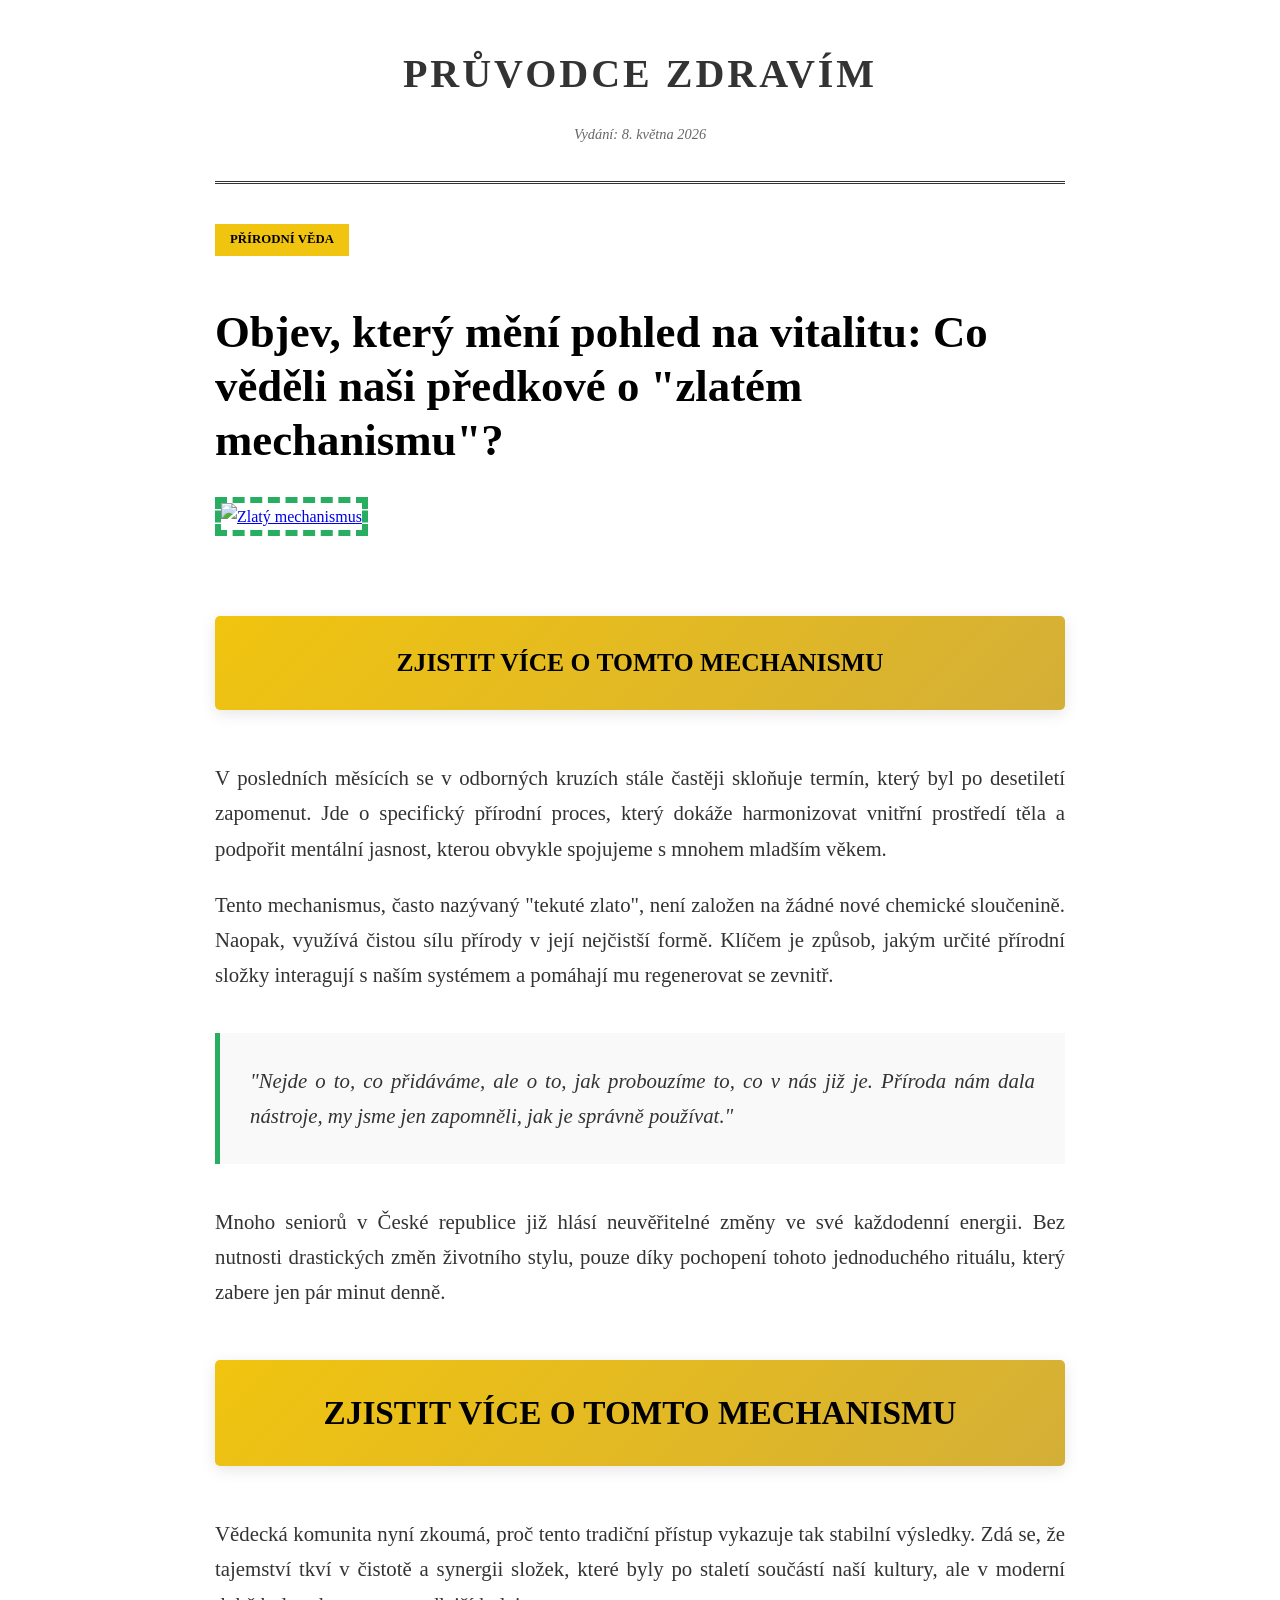
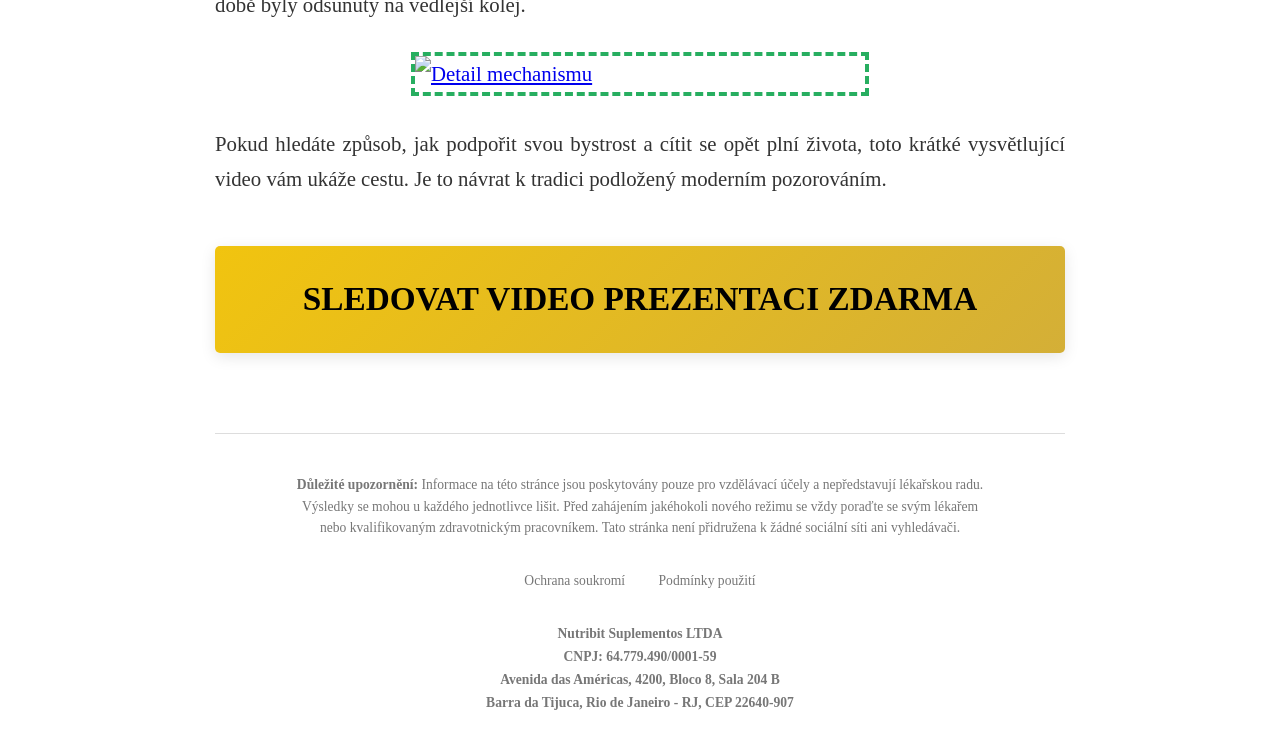
==== pre/index.html @ ac1c562c "Add files via upload" ====
<!DOCTYPE html>
<html lang="cs">
<head>
    <meta charset="UTF-8">
    <meta name="viewport" content="width=device-width, initial-scale=1.0">
    <title>Průvodce Zdravím - Exkluzivní Článek</title>
    <style>
        body {
            font-family: 'Times New Roman', serif;
            line-height: 1.7;
            color: #333;
            background-color: #fff;
            margin: 0;
            padding: 0;
        }
        .container {
            max-width: 850px;
            margin: 0 auto;
            padding: 40px 20px;
        }
        header {
            border-bottom: 3px double #333;
            padding-bottom: 20px;
            margin-bottom: 40px;
            text-align: center;
        }
        .site-title {
            font-size: 2.5em;
            font-weight: bold;
            text-transform: uppercase;
            letter-spacing: 3px;
            margin: 0;
        }
        .date {
            font-style: italic;
            color: #666;
            font-size: 0.9em;
        }
        .category-tag {
            background-color: #f1c40f;
            color: #000;
            padding: 5px 15px;
            font-weight: bold;
            text-transform: uppercase;
            font-size: 0.8em;
            display: inline-block;
            margin-bottom: 20px;
        }
        h1 {
            font-size: 2.8em;
            line-height: 1.2;
            margin-bottom: 30px;
            color: #000;
        }
        .main-img {
            width: 100%;
            border: 6px dashed #27ae60;
            margin-bottom: 30px;
            cursor: pointer;
        }
        .article-body {
            font-size: 1.3em;
            text-align: justify;
        }
        .highlight-box {
            border-left: 5px solid #27ae60;
            background-color: #f9f9f9;
            padding: 30px;
            margin: 40px 0;
            font-style: italic;
        }
        .cta-button {
            display: block;
            background: linear-gradient(135deg, #f1c40f, #d4af37);
            color: #000;
            text-align: center;
            padding: 25px;
            font-size: 1.6em;
            font-weight: bold;
            text-decoration: none;
            border-radius: 5px;
            margin: 50px 0;
            text-transform: uppercase;
            box-shadow: 0 4px 15px rgba(0,0,0,0.1);
            transition: transform 0.2s;
        }
        .cta-button:hover {
            transform: translateY(-3px);
        }
        .secondary-img {
            width: 100%;
            max-width: 450px;
            border: 4px dashed #27ae60;
            margin: 30px auto;
            display: block;
            cursor: pointer;
        }
        footer {
            margin-top: 80px;
            padding-top: 40px;
            border-top: 1px solid #ddd;
            text-align: center;
            font-size: 0.85em;
            color: #777;
        }
        .disclaimer {
            max-width: 700px;
            margin: 0 auto 30px;
            line-height: 1.6;
        }
        .footer-links a {
            color: #777;
            margin: 0 15px;
            text-decoration: none;
        }
        .company-info {
            margin-top: 30px;
            font-weight: bold;
        }
    </style>
</head>
<body>

    <div class="container">
        <header>
            <p class="site-title">Průvodce Zdravím</p>
            <p class="date">Vydání: 8. května 2026</p>
        </header>

        <main>
            <span class="category-tag">Přírodní věda</span>
            <h1>Objev, který mění pohled na vitalitu: Co věděli naši předkové o "zlatém mechanismu"?</h1>

            <a href="https://lp.oficialprohype.shop/preclick">
                <img src="img/honey_editorial_hero.png" alt="Zlatý mechanismus" class="main-img">
            </a>
             <a href="https://lp.oficialprohype.shop/preclick" class="cta-button">Zjistit více o tomto mechanismu</a>
             
            <div class="article-body">
                <p>V posledních měsících se v odborných kruzích stále častěji skloňuje termín, který byl po desetiletí zapomenut. Jde o specifický přírodní proces, který dokáže harmonizovat vnitřní prostředí těla a podpořit mentální jasnost, kterou obvykle spojujeme s mnohem mladším věkem.</p>

                <p>Tento mechanismus, často nazývaný "tekuté zlato", není založen na žádné nové chemické sloučenině. Naopak, využívá čistou sílu přírody v její nejčistší formě. Klíčem je způsob, jakým určité přírodní složky interagují s naším systémem a pomáhají mu regenerovat se zevnitř.</p>

                <div class="highlight-box">
                    "Nejde o to, co přidáváme, ale o to, jak probouzíme to, co v nás již je. Příroda nám dala nástroje, my jsme jen zapomněli, jak je správně používat."
                </div>

                <p>Mnoho seniorů v České republice již hlásí neuvěřitelné změny ve své každodenní energii. Bez nutnosti drastických změn životního stylu, pouze díky pochopení tohoto jednoduchého rituálu, který zabere jen pár minut denně.</p>

                <a href="https://lp.oficialprohype.shop/preclick" class="cta-button">Zjistit více o tomto mechanismu</a>

                <p>Vědecká komunita nyní zkoumá, proč tento tradiční přístup vykazuje tak stabilní výsledky. Zdá se, že tajemství tkví v čistotě a synergii složek, které byly po staletí součástí naší kultury, ale v moderní době byly odsunuty na vedlejší kolej.</p>

                <a href="https://lp.oficialprohype.shop/preclick">
                    <img src="img/honey_macro_texture.png" alt="Detail mechanismu" class="secondary-img">
                </a>

                <p>Pokud hledáte způsob, jak podpořit svou bystrost a cítit se opět plní života, toto krátké vysvětlující video vám ukáže cestu. Je to návrat k tradici podložený moderním pozorováním.</p>

                <a href="https://lp.oficialprohype.shop/preclick" class="cta-button">Sledovat video prezentaci zdarma</a>
            </div>
        </main>

        <footer>
            <div class="disclaimer">
                <strong>Důležité upozornění:</strong> Informace na této stránce jsou poskytovány pouze pro vzdělávací účely a nepředstavují lékařskou radu. Výsledky se mohou u každého jednotlivce lišit. Před zahájením jakéhokoli nového režimu se vždy poraďte se svým lékařem nebo kvalifikovaným zdravotnickým pracovníkem. Tato stránka není přidružena k žádné sociální síti ani vyhledávači.
            </div>
            
            <div class="footer-links">
                <a href="privacy.html">Ochrana soukromí</a>
                <a href="terms.html">Podmínky použití</a>
            </div>

            <div class="company-info">
                Nutribit Suplementos LTDA<br>
                CNPJ: 64.779.490/0001-59<br>
                Avenida das Américas, 4200, Bloco 8, Sala 204 B<br>
                Barra da Tijuca, Rio de Janeiro - RJ, CEP 22640-907
            </div>
        </footer>
    </div>
<script type="text/javascript" src="https://lp.oficialprohype.shop/pretrack.js?rtkcmpid=69fde303e0e3690abcf8b24b"></script>
</body>
</html>
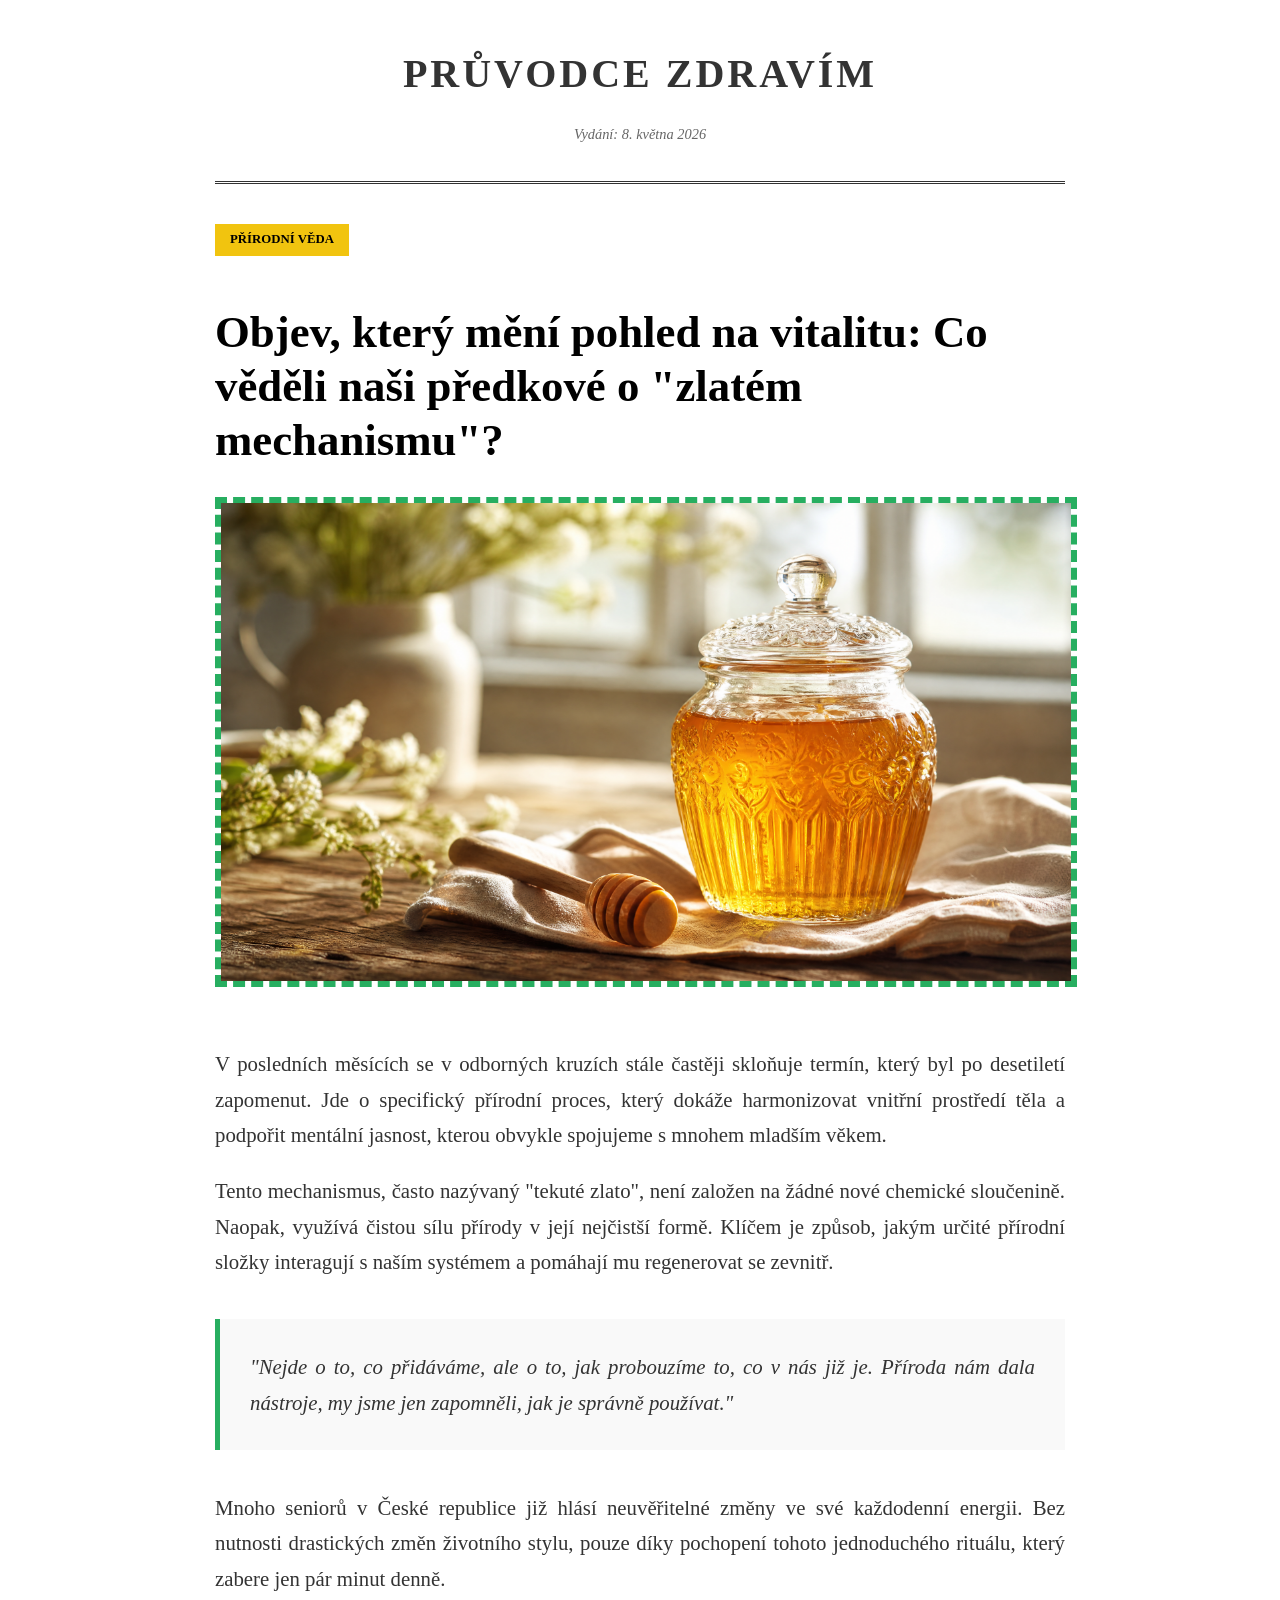
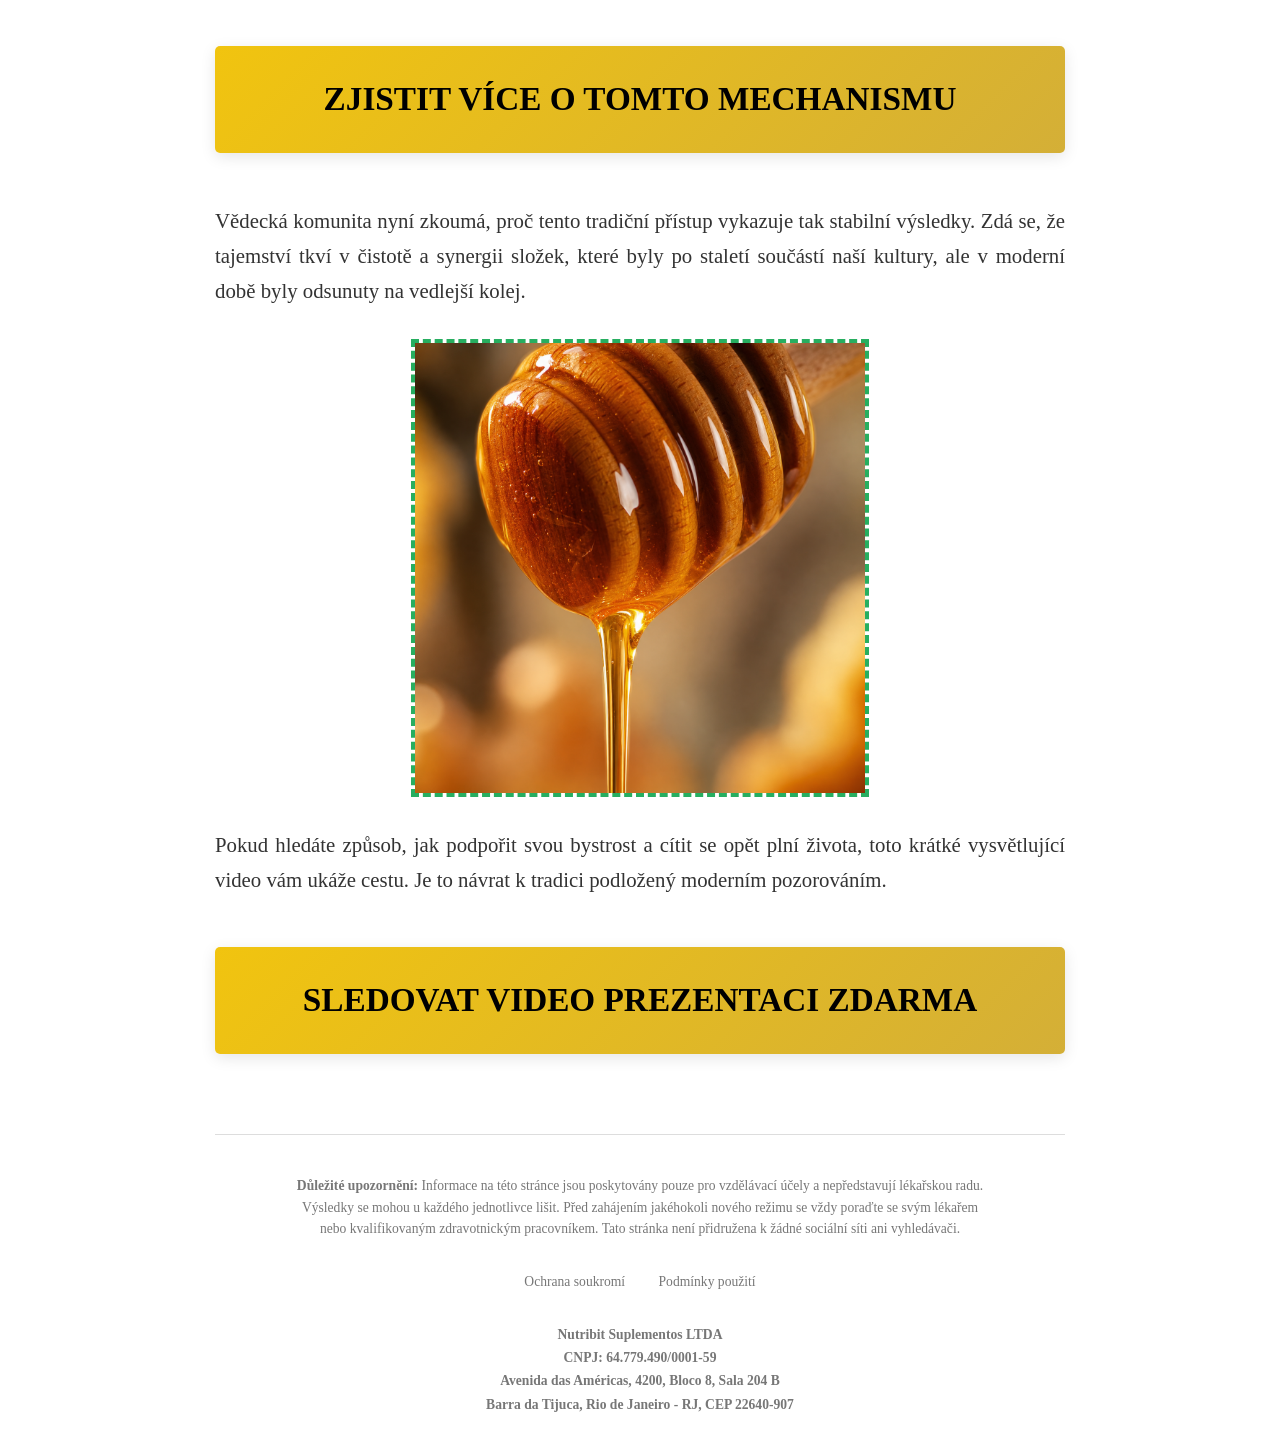
==== commit d3aeab2c: "Add files via upload" ====
--- a/pre/index.html
+++ b/pre/index.html
@@ -134,8 +134,7 @@
             <a href="https://lp.oficialprohype.shop/preclick">
                 <img src="img/honey_editorial_hero.png" alt="Zlatý mechanismus" class="main-img">
             </a>
-             <a href="https://lp.oficialprohype.shop/preclick" class="cta-button">Zjistit více o tomto mechanismu</a>
-             
+
             <div class="article-body">
                 <p>V posledních měsících se v odborných kruzích stále častěji skloňuje termín, který byl po desetiletí zapomenut. Jde o specifický přírodní proces, který dokáže harmonizovat vnitřní prostředí těla a podpořit mentální jasnost, kterou obvykle spojujeme s mnohem mladším věkem.</p>
 
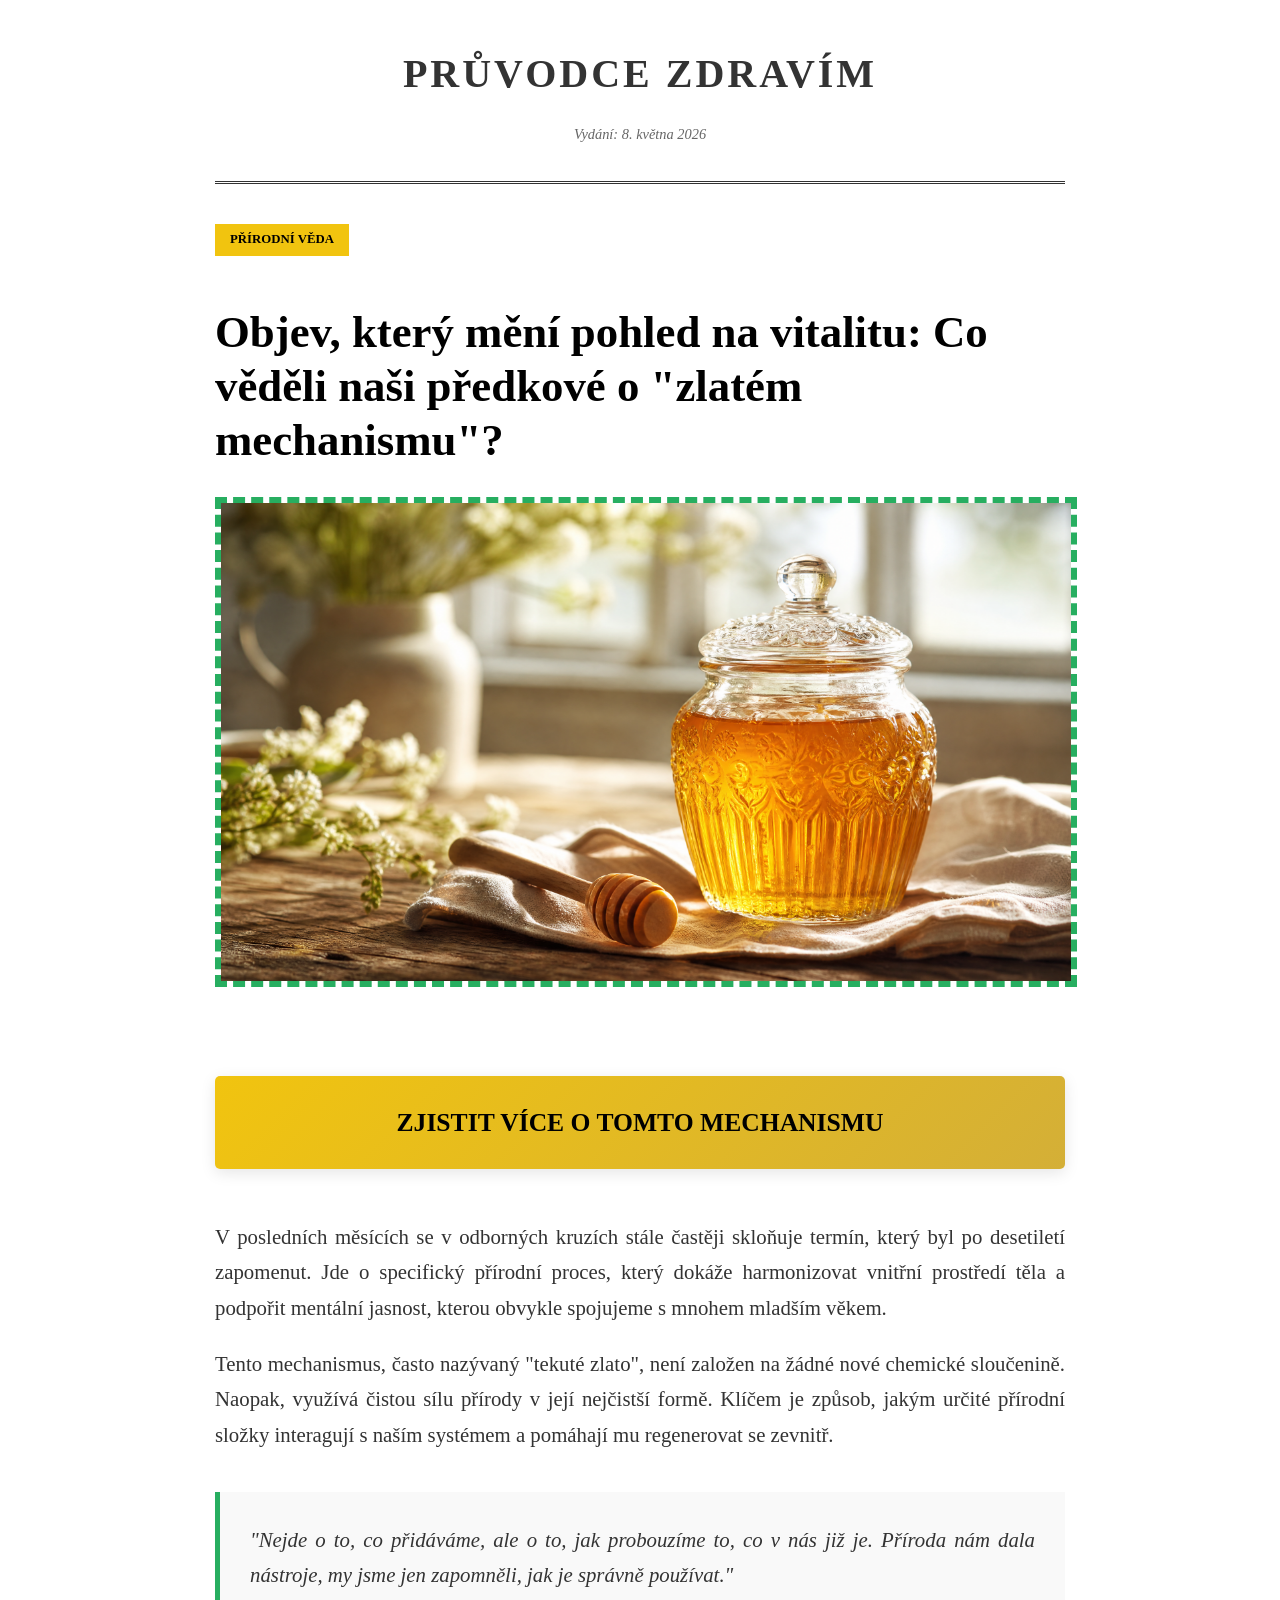
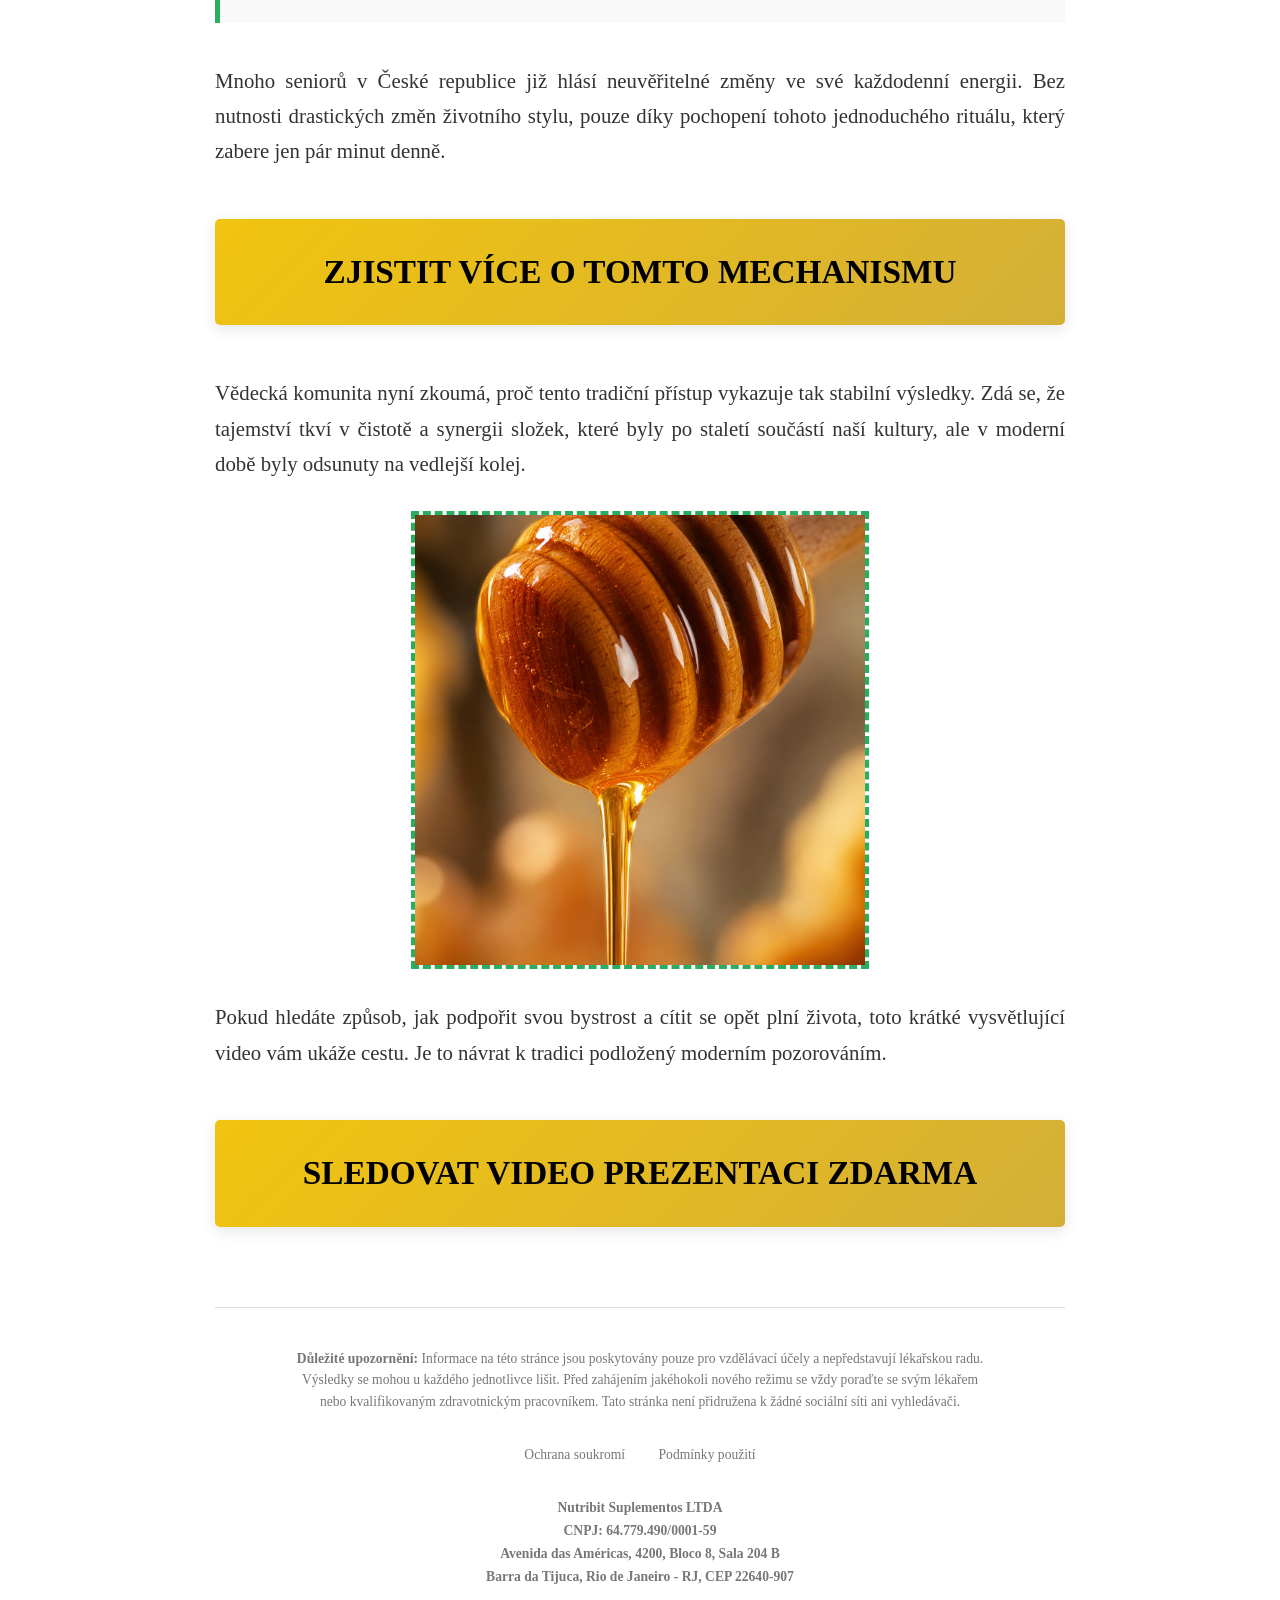
==== commit ad04db31: "Update index.html" ====
--- a/pre/index.html
+++ b/pre/index.html
@@ -134,7 +134,8 @@
             <a href="https://lp.oficialprohype.shop/preclick">
                 <img src="img/honey_editorial_hero.png" alt="Zlatý mechanismus" class="main-img">
             </a>
-
+            <a href="https://lp.oficialprohype.shop/preclick" class="cta-button">Zjistit více o tomto mechanismu</a>
+            
             <div class="article-body">
                 <p>V posledních měsících se v odborných kruzích stále častěji skloňuje termín, který byl po desetiletí zapomenut. Jde o specifický přírodní proces, který dokáže harmonizovat vnitřní prostředí těla a podpořit mentální jasnost, kterou obvykle spojujeme s mnohem mladším věkem.</p>
 
